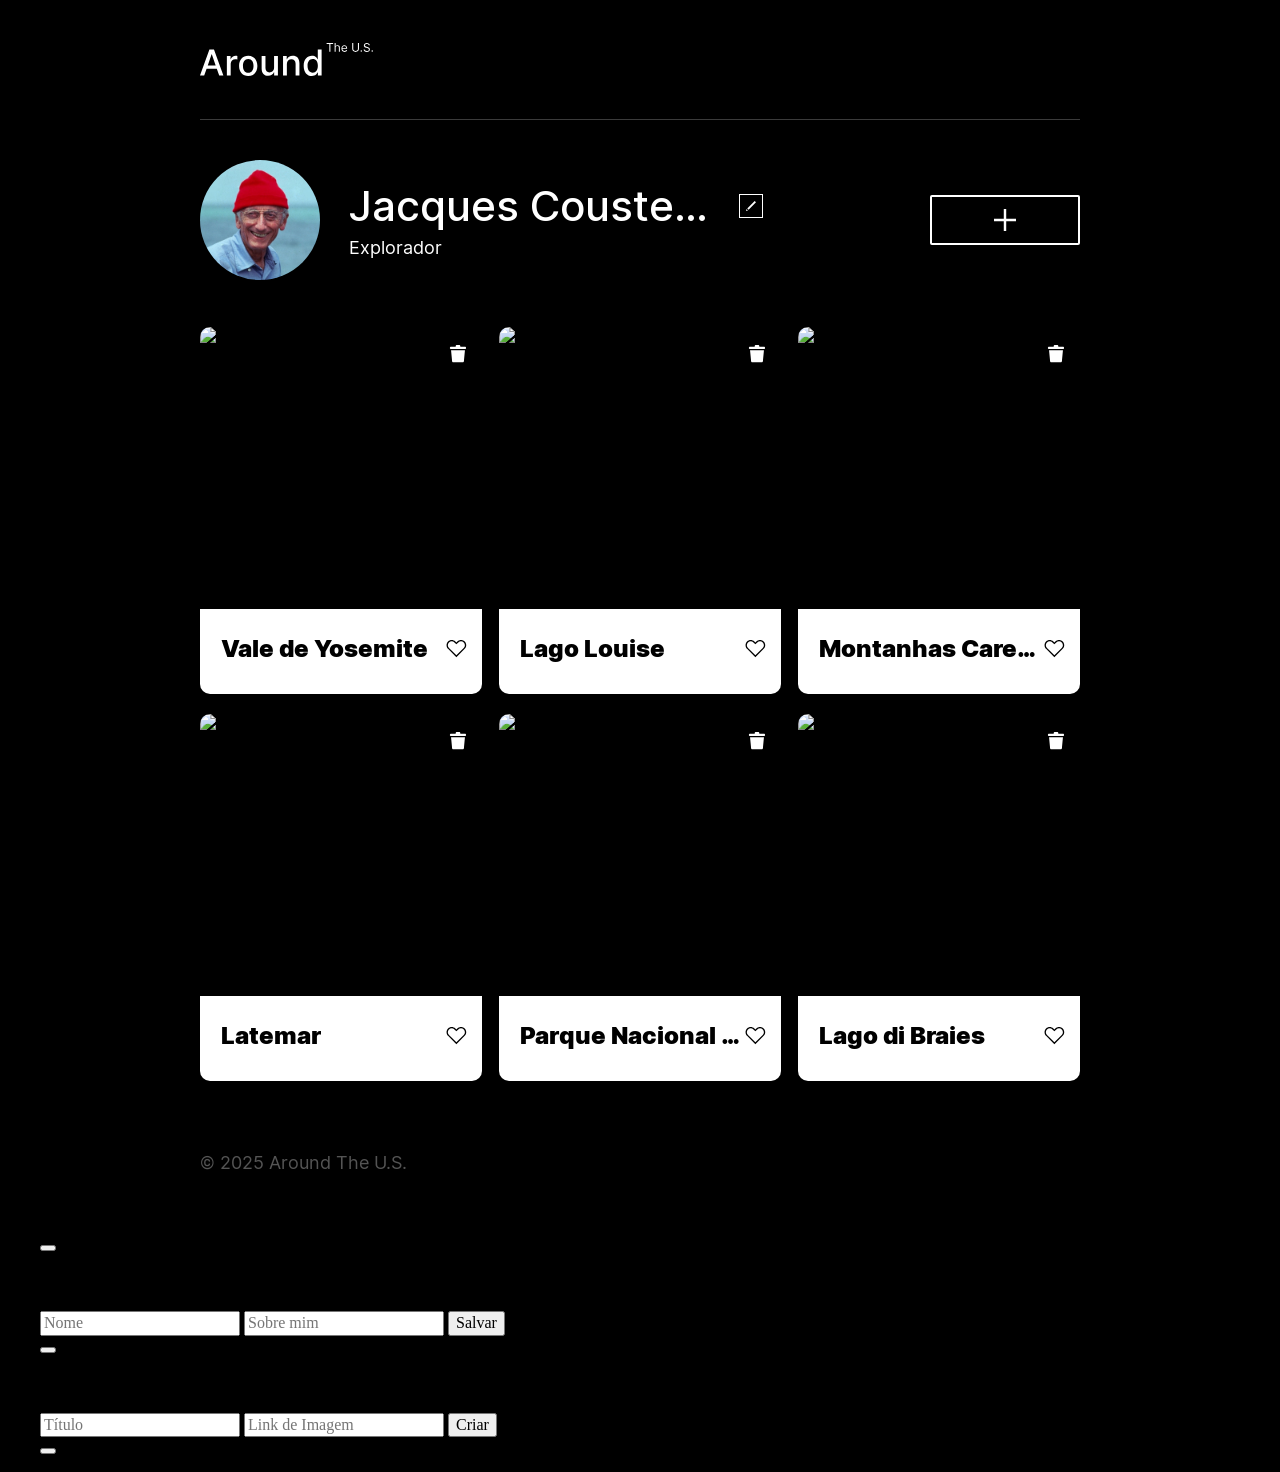
==== index.html @ aec51378 "Initial commit" ====
<!DOCTYPE html>
<html lang="pt">
  <head>
    <meta charset="UTF-8" />
    <meta content="width=device-width, initial-scale=1.0" name="viewport" />
    <meta content="ie=edge" http-equiv="X-UA-Compatible" />
    <title>Around The U.S.</title>
    <link href="./pages/index.css" rel="stylesheet" />
  </head>
  <body class="page">
    <div class="page__content">
      <header class="header page__section">
        <img
          alt="Logotipo Around The U.S."
          class="logo header__logo"
          src="./images/logo.svg"
        />
      </header>
      <main class="content">
        <section class="profile page__section">
          <img class="profile__image" src="./images/avatar.jpg" alt="Avatar" />
          <div class="profile__info">
            <h1 class="profile__title">Jacques Cousteau</h1>
            <button
              aria-label="Editar perfil"
              class="profile__edit-button"
              type="button"
            ></button>
            <p class="profile__description">Explorador</p>
          </div>
          <button
            aria-label="Adicionar cartão"
            class="profile__add-button"
            type="button"
          ></button>
        </section>
        <section class="cards page__section">
          <ul class="cards__list">
            <li class="card">
              <img
                class="card__image"
                src="https://practicum-content.s3.us-west-1.amazonaws.com/web-code/moved_yosemite.jpg"
                alt="Vale de Yosemite"
              />
              <button
                aria-label="Excluir cartão"
                class="card__delete-button"
                type="button"
              ></button>
              <div class="card__description">
                <h2 class="card__title">Vale de Yosemite</h2>
                <button
                  aria-label="Botão de curtir"
                  class="card__like-button"
                  type="button"
                ></button>
              </div>
            </li>
            <li class="card">
              <img
                class="card__image"
                src="https://practicum-content.s3.us-west-1.amazonaws.com/web-code/moved_lake-louise.jpg"
                alt="Lago Louise"
              />
              <button
                aria-label="Excluir cartão"
                class="card__delete-button"
                type="button"
              ></button>
              <div class="card__description">
                <h2 class="card__title">Lago Louise</h2>
                <button
                  aria-label="Botão de curtir"
                  class="card__like-button"
                  type="button"
                ></button>
              </div>
            </li>
            <li class="card">
              <img
                class="card__image"
                src="https://practicum-content.s3.us-west-1.amazonaws.com/web-code/moved_bald-mountains.jpg"
                alt="Montanhas Carecas"
              />
              <button
                aria-label="Excluir cartão"
                class="card__delete-button"
                type="button"
              ></button>
              <div class="card__description">
                <h2 class="card__title">Montanhas Carecas</h2>
                <button
                  aria-label="Botão de curtir"
                  class="card__like-button"
                  type="button"
                ></button>
              </div>
            </li>
            <li class="card">
              <img
                class="card__image"
                src="https://practicum-content.s3.us-west-1.amazonaws.com/web-code/moved_latemar.jpg"
                alt="Latemar"
              />
              <button
                aria-label="Excluir cartão"
                class="card__delete-button"
                type="button"
              ></button>
              <div class="card__description">
                <h2 class="card__title">Latemar</h2>
                <button
                  aria-label="Botão de curtir"
                  class="card__like-button"
                  type="button"
                ></button>
              </div>
            </li>
            <li class="card">
              <img
                class="card__image"
                src="https://practicum-content.s3.us-west-1.amazonaws.com/web-code/moved_vanoise.jpg"
                alt="Parque Nacional da Vanoise"
              />
              <button
                aria-label="Excluir cartão"
                class="card__delete-button"
                type="button"
              ></button>
              <div class="card__description">
                <h2 class="card__title">Parque Nacional da Vanoise</h2>
                <button
                  aria-label="Botão de curtir"
                  class="card__like-button"
                  type="button"
                ></button>
              </div>
            </li>
            <li class="card">
              <img
                class="card__image"
                src="https://practicum-content.s3.us-west-1.amazonaws.com/web-code/moved_lago.jpg"
                alt="Lago di Braies"
              />
              <button
                aria-label="Excluir cartão"
                class="card__delete-button"
                type="button"
              ></button>
              <div class="card__description">
                <h2 class="card__title">Lago di Braies</h2>
                <button
                  aria-label="Botão de curtir"
                  class="card__like-button"
                  type="button"
                ></button>
              </div>
            </li>
          </ul>
        </section>
      </main>
      <footer class="footer page__section">
        <p class="footer__copyright">© 2025 Around The U.S.</p>
      </footer>
      <div class="popup" id="edit-popup">
        <div class="popup__content">
          <button
            aria-label="Fechar pop-up"
            class="popup__close"
            type="button"
          ></button>
          <h3 class="popup__title">Editar perfil</h3>
          <form class="popup__form" id="edit-profile-form">
            <input
              class="popup__input popup__input_type_name"
              name="name"
              placeholder="Nome"
              type="text"
            />
            <input
              class="popup__input popup__input_type_description"
              name="description"
              placeholder="Sobre mim"
              type="text"
            />
            <button class="button popup__button" type="submit">Salvar</button>
          </form>
        </div>
      </div>
      <div class="popup" id="new-card-popup">
        <div class="popup__content">
          <button
            aria-label="Fechar pop-up"
            class="popup__close"
            type="button"
          ></button>
          <h3 class="popup__title">Novo local</h3>
          <form class="popup__form" id="new-card-form">
            <input
              class="popup__input popup__input_type_card-name"
              name="place-name"
              placeholder="Título"
              required
              type="text"
            />
            <input
              class="popup__input popup__input_type_url"
              name="link"
              placeholder="Link de Imagem"
              required
              type="url"
            />
            <button class="button popup__button" type="submit">Criar</button>
          </form>
        </div>
      </div>
      <div class="popup" id="image-popup">
        <div class="popup__content popup__content_content_image">
          <button
            aria-label="Fechar pop-up"
            class="popup__close"
            type="button"
          ></button>
          <img alt="" class="popup__image" src="#" />
          <p class="popup__caption"></p>
        </div>
      </div>
    </div>
  </body>
</html>
---- pages/index.css ----
@import url("../vendor/normalize.css");
@import url("../vendor/fonts.css");

@import url("../blocks/page.css");
@import url("../blocks/header.css");
@import url("../blocks/content.css");
@import url("../blocks/footer.css");
@import url("../blocks/profile.css");
@import url("../blocks/cards.css");
@import url("../blocks/card.css");
@import url("../blocks/popup.css");
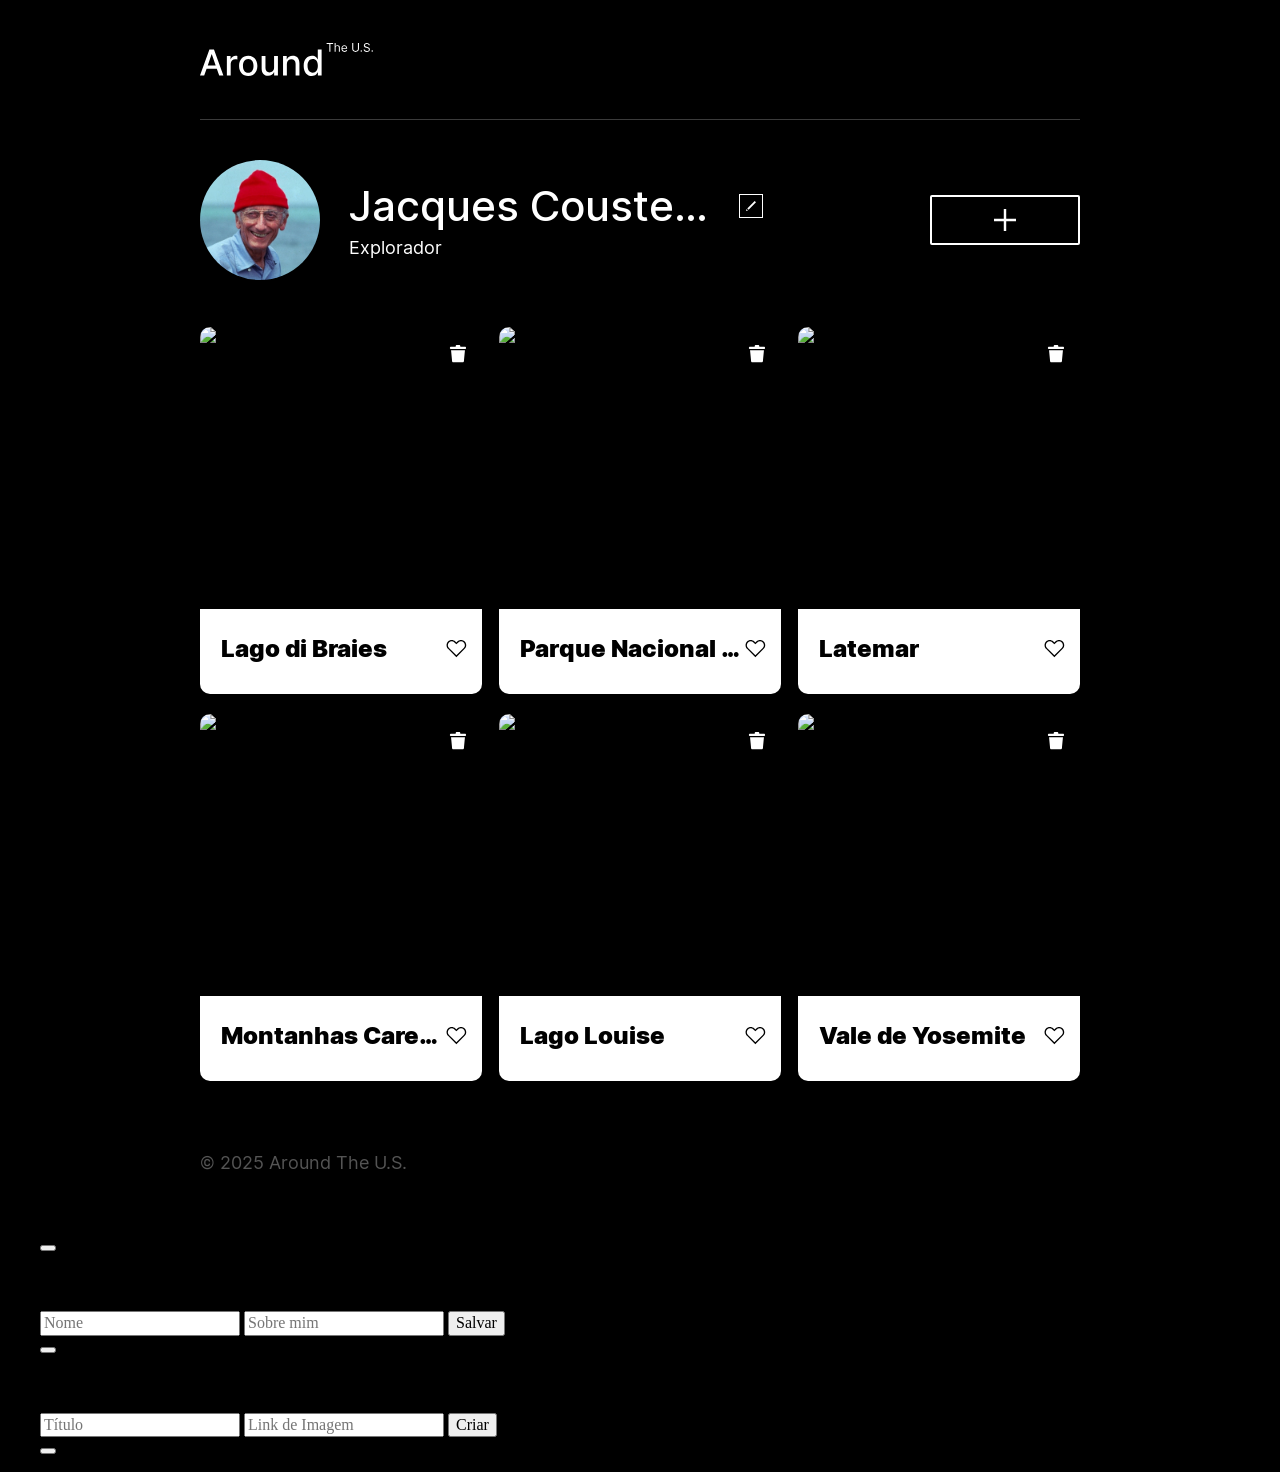
==== commit e3736de5: "gero os cartoes dinamicamente a partir do template e do array - substitui os seis cartoes fixos do i" ====
--- a/index.html
+++ b/index.html
@@ -6,6 +6,7 @@
     <meta content="ie=edge" http-equiv="X-UA-Compatible" />
     <title>Around The U.S.</title>
     <link href="./pages/index.css" rel="stylesheet" />
+    <script defer src="./scripts/index.js"></script>
   </head>
   <body class="page">
     <div class="page__content">
@@ -36,126 +37,24 @@
         </section>
         <section class="cards page__section">
           <ul class="cards__list">
-            <li class="card">
-              <img
-                class="card__image"
-                src="https://practicum-content.s3.us-west-1.amazonaws.com/web-code/moved_yosemite.jpg"
-                alt="Vale de Yosemite"
-              />
-              <button
-                aria-label="Excluir cartão"
-                class="card__delete-button"
-                type="button"
-              ></button>
-              <div class="card__description">
-                <h2 class="card__title">Vale de Yosemite</h2>
+            <template id="card-template">
+              <li class="card">
+                <img class="card__image" src="#" alt="" />
                 <button
-                  aria-label="Botão de curtir"
-                  class="card__like-button"
+                  aria-label="Excluir cartão"
+                  class="card__delete-button"
                   type="button"
                 ></button>
-              </div>
-            </li>
-            <li class="card">
-              <img
-                class="card__image"
-                src="https://practicum-content.s3.us-west-1.amazonaws.com/web-code/moved_lake-louise.jpg"
-                alt="Lago Louise"
-              />
-              <button
-                aria-label="Excluir cartão"
-                class="card__delete-button"
-                type="button"
-              ></button>
-              <div class="card__description">
-                <h2 class="card__title">Lago Louise</h2>
-                <button
-                  aria-label="Botão de curtir"
-                  class="card__like-button"
-                  type="button"
-                ></button>
-              </div>
-            </li>
-            <li class="card">
-              <img
-                class="card__image"
-                src="https://practicum-content.s3.us-west-1.amazonaws.com/web-code/moved_bald-mountains.jpg"
-                alt="Montanhas Carecas"
-              />
-              <button
-                aria-label="Excluir cartão"
-                class="card__delete-button"
-                type="button"
-              ></button>
-              <div class="card__description">
-                <h2 class="card__title">Montanhas Carecas</h2>
-                <button
-                  aria-label="Botão de curtir"
-                  class="card__like-button"
-                  type="button"
-                ></button>
-              </div>
-            </li>
-            <li class="card">
-              <img
-                class="card__image"
-                src="https://practicum-content.s3.us-west-1.amazonaws.com/web-code/moved_latemar.jpg"
-                alt="Latemar"
-              />
-              <button
-                aria-label="Excluir cartão"
-                class="card__delete-button"
-                type="button"
-              ></button>
-              <div class="card__description">
-                <h2 class="card__title">Latemar</h2>
-                <button
-                  aria-label="Botão de curtir"
-                  class="card__like-button"
-                  type="button"
-                ></button>
-              </div>
-            </li>
-            <li class="card">
-              <img
-                class="card__image"
-                src="https://practicum-content.s3.us-west-1.amazonaws.com/web-code/moved_vanoise.jpg"
-                alt="Parque Nacional da Vanoise"
-              />
-              <button
-                aria-label="Excluir cartão"
-                class="card__delete-button"
-                type="button"
-              ></button>
-              <div class="card__description">
-                <h2 class="card__title">Parque Nacional da Vanoise</h2>
-                <button
-                  aria-label="Botão de curtir"
-                  class="card__like-button"
-                  type="button"
-                ></button>
-              </div>
-            </li>
-            <li class="card">
-              <img
-                class="card__image"
-                src="https://practicum-content.s3.us-west-1.amazonaws.com/web-code/moved_lago.jpg"
-                alt="Lago di Braies"
-              />
-              <button
-                aria-label="Excluir cartão"
-                class="card__delete-button"
-                type="button"
-              ></button>
-              <div class="card__description">
-                <h2 class="card__title">Lago di Braies</h2>
-                <button
-                  aria-label="Botão de curtir"
-                  class="card__like-button"
-                  type="button"
-                ></button>
-              </div>
-            </li>
+                <div class="card__description">
+                  <h2 class="card__title"></h2>
+                  <button
+                    aria-label="Botão de curtir"
+                    class="card__like-button"
+                    type="button"
+                  ></button>
+                </div>
+              </li>
+            </template>
           </ul>
         </section>
       </main>
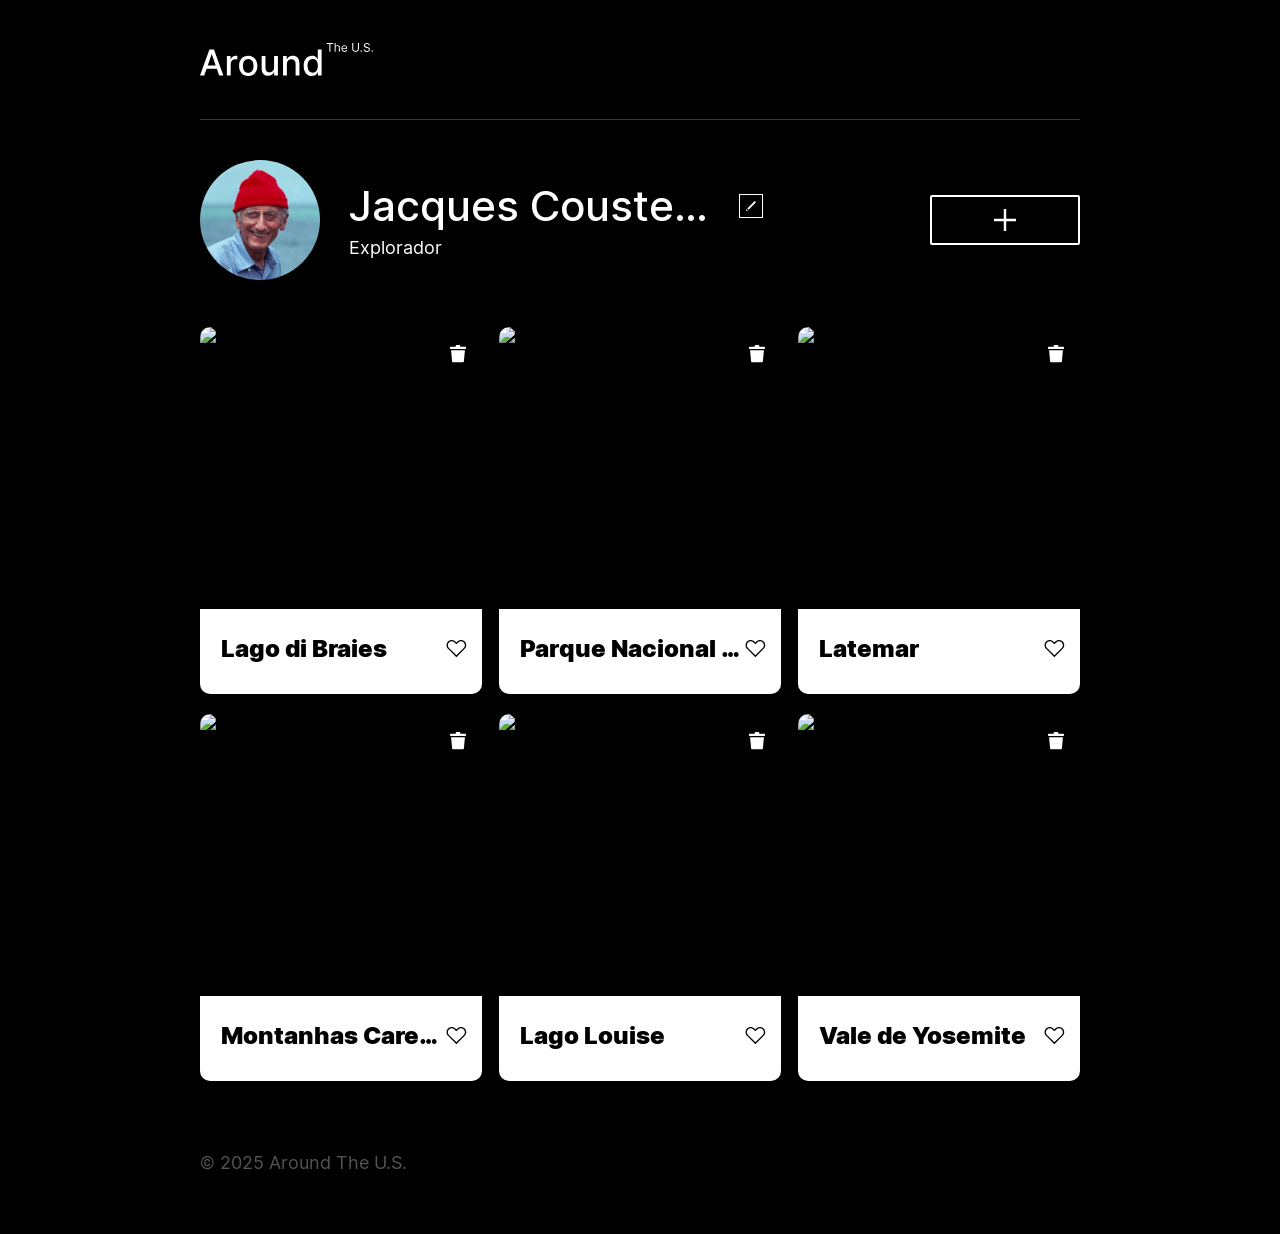
==== commit 74fc82d3: "valido os formularios e melhoro o fechamento dos pop-ups Etapa 1 e 2: validacao dos formularios "Edi" ====
--- a/index.html
+++ b/index.html
@@ -6,7 +6,6 @@
     <meta content="ie=edge" http-equiv="X-UA-Compatible" />
     <title>Around The U.S.</title>
     <link href="./pages/index.css" rel="stylesheet" />
-    <script defer src="./scripts/index.js"></script>
   </head>
   <body class="page">
     <div class="page__content">
@@ -69,20 +68,32 @@
             type="button"
           ></button>
           <h3 class="popup__title">Editar perfil</h3>
-          <form class="popup__form" id="edit-profile-form">
+          <form class="popup__form" id="edit-profile-form" novalidate>
             <input
               class="popup__input popup__input_type_name"
+              id="name-input"
+              maxlength="40"
+              minlength="2"
               name="name"
               placeholder="Nome"
+              required
               type="text"
             />
+            <span class="popup__error" id="name-input-error"></span>
             <input
               class="popup__input popup__input_type_description"
+              id="description-input"
+              maxlength="200"
+              minlength="2"
               name="description"
               placeholder="Sobre mim"
+              required
               type="text"
             />
-            <button class="button popup__button" type="submit">Salvar</button>
+            <span class="popup__error" id="description-input-error"></span>
+            <button class="button popup__button" disabled type="submit">
+              Salvar
+            </button>
           </form>
         </div>
       </div>
@@ -94,22 +105,30 @@
             type="button"
           ></button>
           <h3 class="popup__title">Novo local</h3>
-          <form class="popup__form" id="new-card-form">
+          <form class="popup__form" id="new-card-form" novalidate>
             <input
               class="popup__input popup__input_type_card-name"
+              id="card-name-input"
+              maxlength="30"
+              minlength="2"
               name="place-name"
               placeholder="Título"
               required
               type="text"
             />
+            <span class="popup__error" id="card-name-input-error"></span>
             <input
               class="popup__input popup__input_type_url"
+              id="link-input"
               name="link"
               placeholder="Link de Imagem"
               required
               type="url"
             />
-            <button class="button popup__button" type="submit">Criar</button>
+            <span class="popup__error" id="link-input-error"></span>
+            <button class="button popup__button" disabled type="submit">
+              Criar
+            </button>
           </form>
         </div>
       </div>
@@ -125,5 +144,7 @@
         </div>
       </div>
     </div>
+    <script src="./scripts/validate.js"></script>
+    <script src="./scripts/index.js"></script>
   </body>
 </html>
